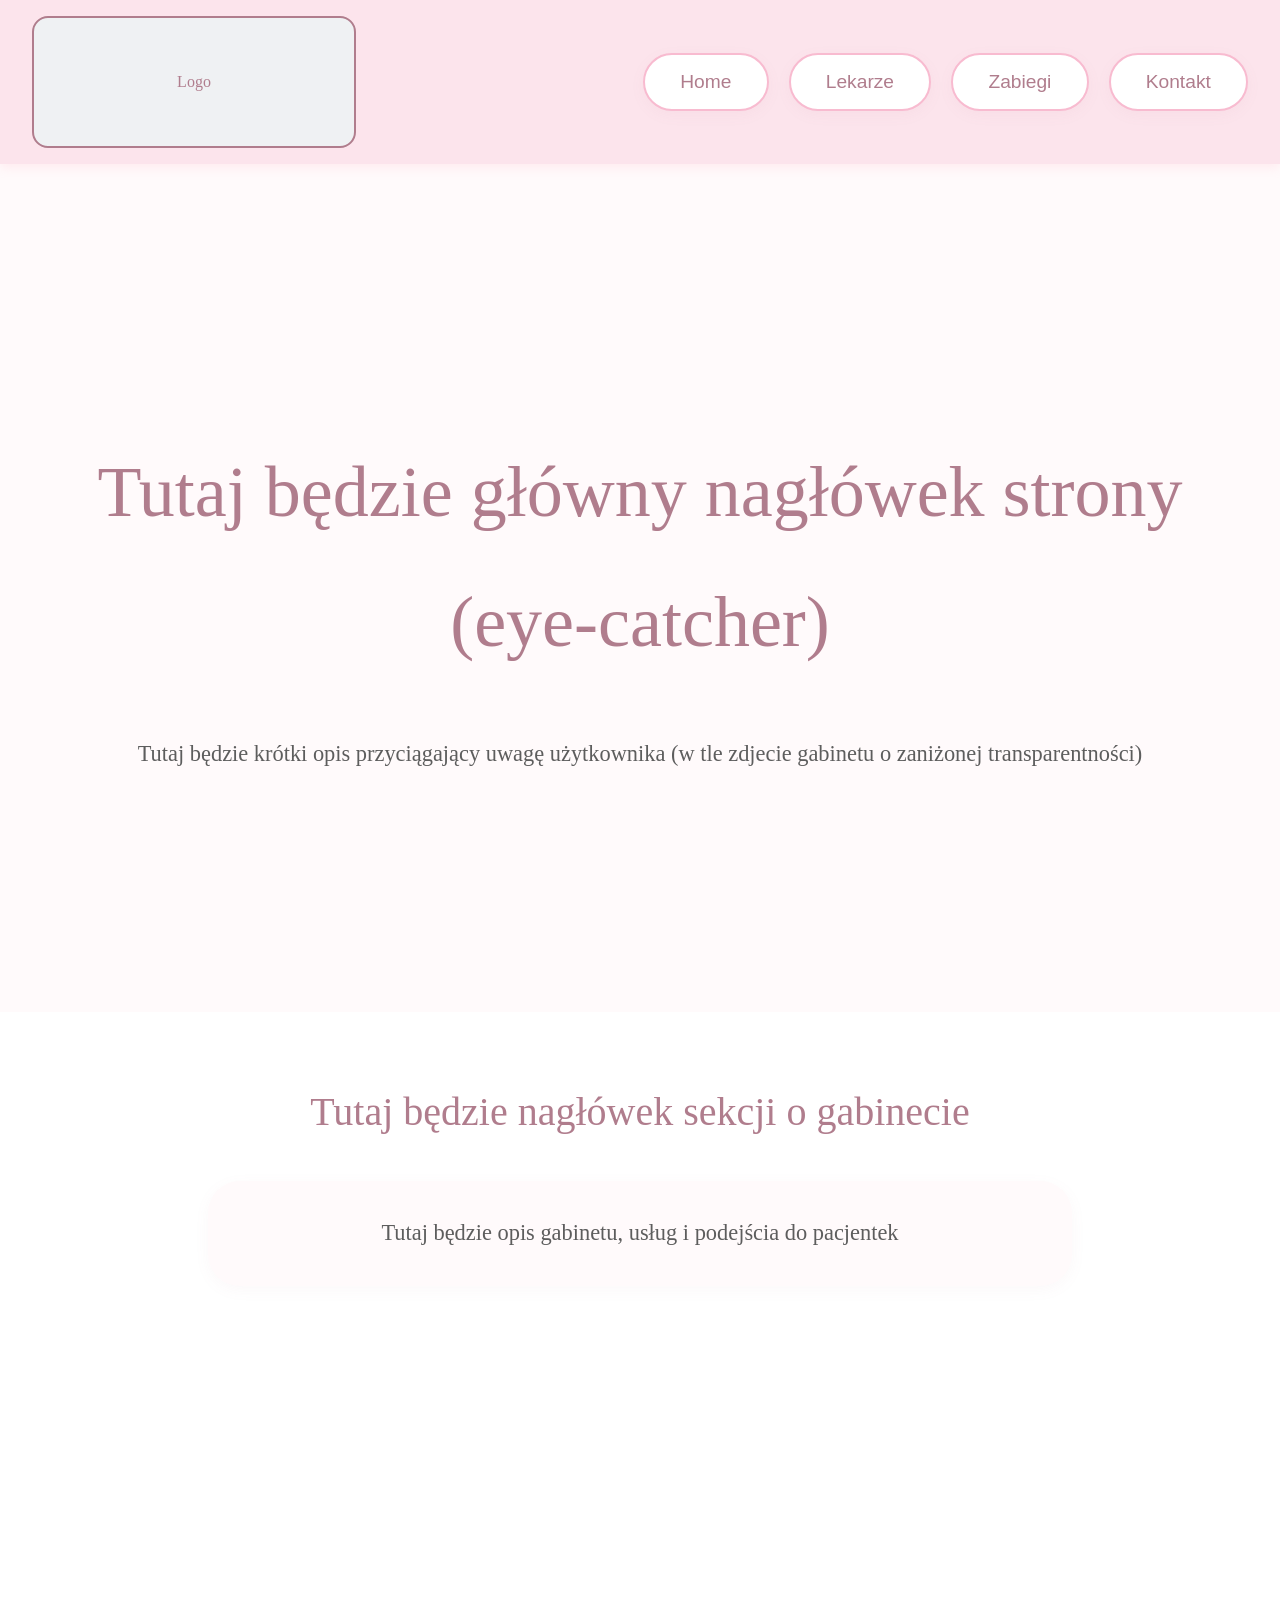
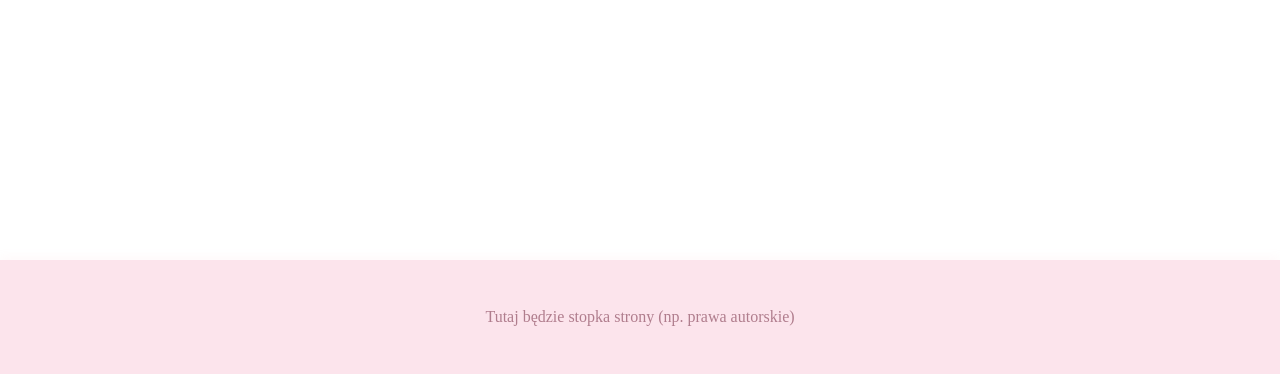
==== index.html @ 7292dcb3 "Initial commit" ====
<!DOCTYPE html>
<html lang="en">
<head>
    <meta charset="UTF-8">
    <meta name="viewport" content="width=device-width, initial-scale=1.0">
    <title>Ginekolog</title>
    <link rel="stylesheet" href="styles.css">
</head>
<body>
    <header>
        <p class="image-placeholder">Logo</p>
        
        <nav>
            <a href="index.html"><button>Home</button></a>
            <a href="lekarze.html"><button>Lekarze</button></a>
            <a href="Zabiegi.html"><button>Zabiegi</button></a>
            <a href="kontakt.html"><button>Kontakt</button></a>
        </nav>
    </header>
    <main>
        <div id="eyecatcher" class="content">
            
            <h1>Tutaj będzie główny nagłówek strony (eye-catcher)</h1>
            <p>Tutaj będzie krótki opis przyciągający uwagę użytkownika (w tle zdjecie gabinetu o zaniżonej transparentności)</p>
            
        </div>
        <div id="about" class="content">
            <h2>Tutaj będzie nagłówek sekcji o gabinecie</h2>
            <p>Tutaj będzie opis gabinetu, usług i podejścia do pacjentek</p>
        </div>
    </main>
    <footer>
        <p>Tutaj będzie stopka strony (np. prawa autorskie)</p>
    </footer>
</body>
</html>
---- styles.css ----
body {
    font-family: 'Georgia', serif;
    margin: 0;
    padding: 0;
    color: #4a4a4a;
    background-color: #fffafb;
}

/* <-------------------- Header styling --------------------> */

header {
    display: flex;
    align-items: center;
    justify-content: space-between;
    padding: 1rem 2rem;
    min-height: 4rem;
    background-color: #fce4ec;
    color: #b07d8d;
    box-shadow: 0 4px 10px rgba(255, 182, 193, 0.2);
    position: sticky;
    top: 0;
    z-index: 1000;
}

.image-placeholder {
    height: 8rem;
    width: 20rem;
    background-color: #EFF1F3;
    border-radius: 1rem;
    border: 2px solid #b07d8d;
    display: flex;
    align-items: center;
    justify-content: center;
    margin: 0;
}

header nav {
    display: inline-block;
    margin-left: 5vw;
}

header button {
    padding: 1rem 2.2rem;
    cursor: pointer;
    margin-left: 1rem;
    font-size: 1.2rem;
    font-weight: 500;
    color: #b07d8d;
    background-color: #FFFFFF;
    border: #f8bbd0 2px solid;
    border-radius: 2rem;
    box-shadow: 0 4px 15px rgba(176, 125, 141, 0.05);
    transition: all 0.4s cubic-bezier(0.165, 0.84, 0.44, 1);
}

header button:hover {
    transform: translateY(-3px);
    background-color: #f8bbd0;
    color: #FFFFFF;
    border: #f8bbd0 2px solid;
    box-shadow: 0 8px 25px rgba(248, 187, 208, 0.4);
}

/* Entry Animation */
@keyframes fadeIn {
    from { opacity: 0; transform: translateY(20px); }
    to { opacity: 1; transform: translateY(0); }
}

main {
    color: #5d5d5d;
    animation: fadeIn 0.8s ease-out;
}

.content {
    text-align: center;
    padding: 4rem 2rem;
    min-height: 80vh;
    font-size: 1.4rem;
    line-height: 1.8;
}

#eyecatcher {
    position: relative;
    display: flex;
    flex-direction: column;
    justify-content: center;
    align-items: center;
    background: linear-gradient(rgba(255, 250, 251, 0.7), rgba(255, 250, 251, 0.7));
}

#eyecatcher::before {
    content: "";
    position: absolute;
    top: 0;
    left: 0;
    width: 100%;
    height: 100%;
    background-image: url('landscape-placeholder.svg');
    background-size: cover;
    background-position: center;
    opacity: 0.15;
    z-index: -1;
}

#eyecatcher h1 {
    font-size: 4.5rem;
    margin-bottom: 1.5rem;
    color: #b07d8d;
    font-weight: normal;
}

#about {
    padding: 4rem 2rem;
    background-color: #ffffff;
}

#about h2 {
    margin-top: 0;
    color: #b07d8d;
    font-size: 2.5rem;
    font-weight: normal;
}

#about p {
    max-width: 800px;
    margin: 0 auto;
    border: none;
    height: auto;
    padding: 2rem;
    background-color: #fffafb;
    border-radius: 2rem;
    box-shadow: 0 4px 15px rgba(176, 125, 141, 0.05);
}

/* <-------------------- footer --------------------> */
footer {
    text-align: center;
    padding: 2rem;
    background-color: #fce4ec;
    color: #b07d8d;
    box-shadow: 0 -2px 10px rgba(255, 182, 193, 0.1);
}

/* <-------------------- media queries --------------------> */
@media (max-width: 768px) {
    header {
        flex-direction: column;
        padding: 1rem;
        height: auto;
    }

    .image-placeholder {
        width: 15rem;
        height: 6rem;
    }

    header nav {
        margin-left: 0;
        margin-top: 1rem;
        display: flex;
        flex-wrap: wrap;
        justify-content: center;
    }

    header button {
        padding: 0.8rem 1.5rem;
        font-size: 1.2rem;
        margin: 0.3rem;
    }

    .content {
        height: auto;
        min-height: 50vh;
        font-size: 1.4rem;
    }

    #eyecatcher h1 {
        font-size: 3rem;
    }

    #about p {
        height: auto;
        min-height: 200px;
    }
}
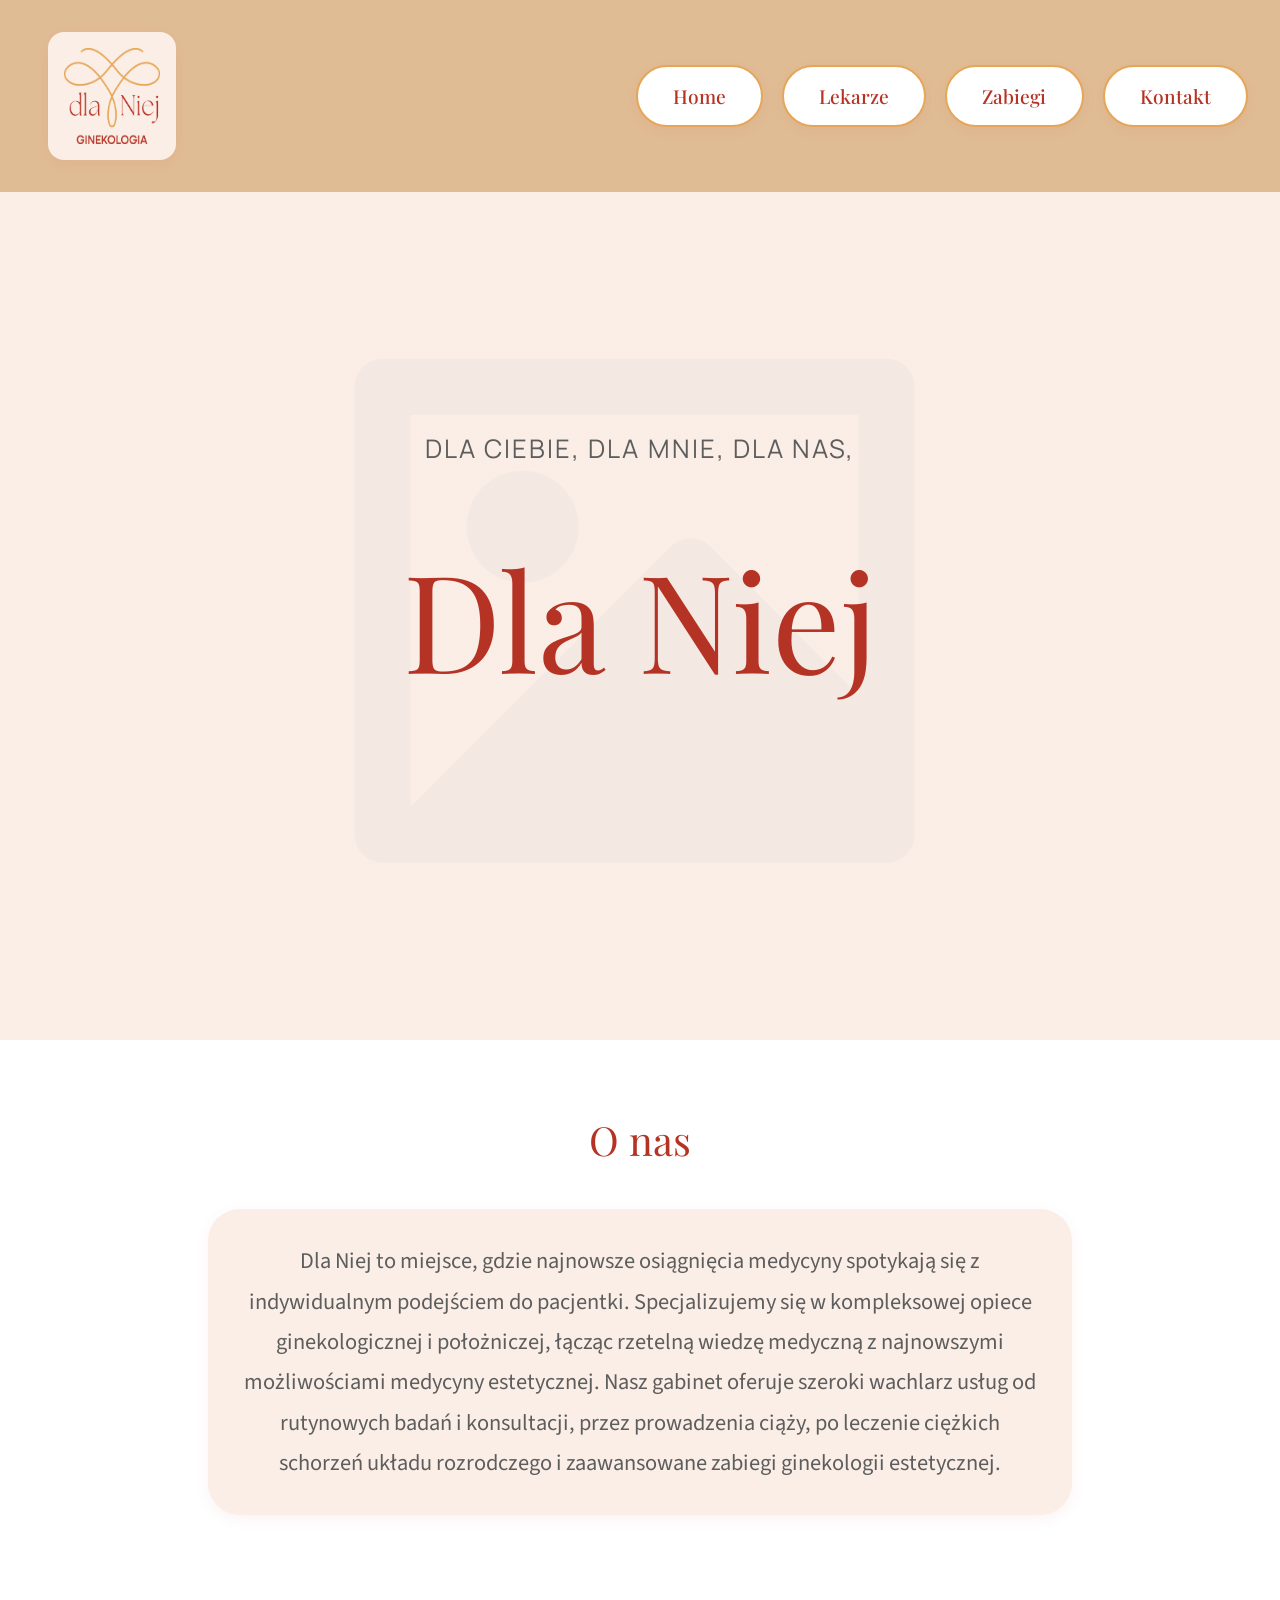
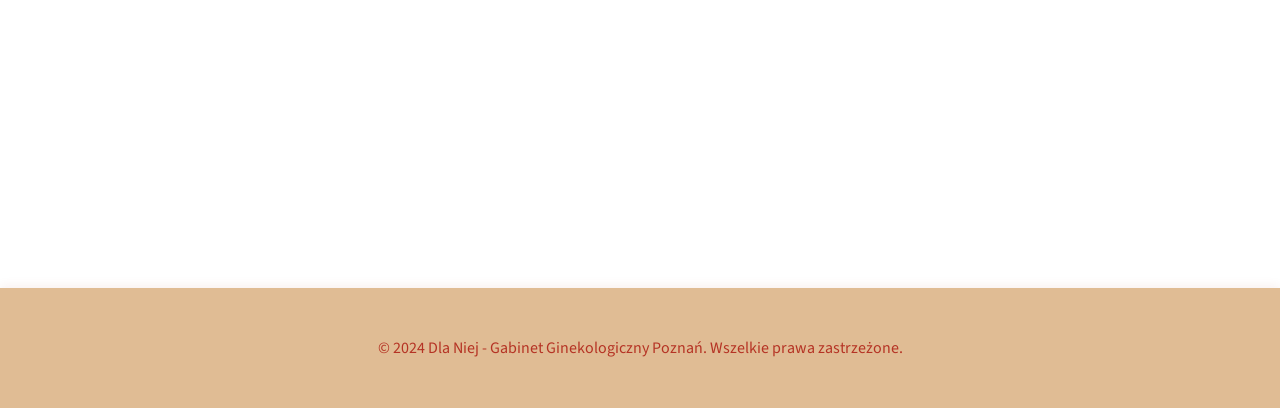
==== commit c3bf5140: "WIP before pull" ====
--- a/index.html
+++ b/index.html
@@ -1,15 +1,17 @@
 <!DOCTYPE html>
 <html lang="en">
+
 <head>
     <meta charset="UTF-8">
     <meta name="viewport" content="width=device-width, initial-scale=1.0">
-    <title>Ginekolog</title>
+    <title>Dla Niej - Specjalistyczny Gabinet Ginekologiczny Poznań</title>
     <link rel="stylesheet" href="styles.css">
 </head>
+
 <body>
     <header>
-        <p class="image-placeholder">Logo</p>
-        
+        <img src="materialy/DlaNiej- nowe kolory.png" alt="Logo" class="logo" width="100" height="100">
+
         <nav>
             <a href="index.html"><button>Home</button></a>
             <a href="lekarze.html"><button>Lekarze</button></a>
@@ -19,18 +21,26 @@
     </header>
     <main>
         <div id="eyecatcher" class="content">
-            
-            <h1>Tutaj będzie główny nagłówek strony (eye-catcher)</h1>
-            <p>Tutaj będzie krótki opis przyciągający uwagę użytkownika (w tle zdjecie gabinetu o zaniżonej transparentności)</p>
-            
+
+
+            <p class="claim">Dla Ciebie, Dla mnie, Dla nas,</p>
+            <h1>Dla Niej</h1>
+
         </div>
         <div id="about" class="content">
-            <h2>Tutaj będzie nagłówek sekcji o gabinecie</h2>
-            <p>Tutaj będzie opis gabinetu, usług i podejścia do pacjentek</p>
+            <h2>O nas</h2>
+            <p>Dla Niej to miejsce, gdzie najnowsze osiągnięcia medycyny spotykają się z
+                indywidualnym podejściem do pacjentki. Specjalizujemy się w kompleksowej
+                opiece ginekologicznej i położniczej, łącząc rzetelną wiedzę medyczną z
+                najnowszymi możliwościami medycyny estetycznej. Nasz gabinet oferuje
+                szeroki wachlarz usług od rutynowych badań i konsultacji, przez prowadzenia
+                ciąży, po leczenie ciężkich schorzeń układu rozrodczego i zaawansowane
+                zabiegi ginekologii estetycznej. </p>
         </div>
     </main>
     <footer>
-        <p>Tutaj będzie stopka strony (np. prawa autorskie)</p>
+        <p>&copy; 2024 Dla Niej - Gabinet Ginekologiczny Poznań. Wszelkie prawa zastrzeżone.</p>
     </footer>
 </body>
+
 </html>
--- a/styles.css
+++ b/styles.css
@@ -1,9 +1,53 @@
+@import url('https://fonts.googleapis.com/css2?family=Manrope:wght@400;500;600;700&family=Playfair+Display:wght@400;500;600;700&family=Source+Sans+3:wght@400;500;600&display=swap');
+
+/* <-------------------- Theme --------------------> */
+:root {
+    --color-main-1: #b53324;
+    /* main colour 1 */
+    --color-main-2: #e5a658;
+    /* main colour 2 */
+    --color-side: #e0bc94;
+    /* side colour */
+    --color-bg: #faeee6;
+    /* background colour */
+
+    --color-surface: #ffffff;
+    --color-text: #4a4a4a;
+    --color-text-muted: #5d5d5d;
+
+    /* Warm neutral used for placeholders/cards where pure white is too stark */
+    --color-neutral-1: #f4e2d6;
+
+    --font-display: 'Playfair Display', Georgia, serif;
+    --font-claims: 'Manrope', Arial, sans-serif;
+    --font-body: 'Source Sans 3', 'Segoe UI', Arial, sans-serif;
+}
+
 body {
-    font-family: 'Georgia', serif;
+    font-family: var(--font-body);
     margin: 0;
     padding: 0;
-    color: #4a4a4a;
-    background-color: #fffafb;
+    color: var(--color-text);
+    background-color: var(--color-bg);
+    line-height: 1.5;
+}
+
+h1,
+h2,
+h3,
+h4,
+h5,
+h6,
+header button {
+    font-family: var(--font-display);
+}
+
+.claim,
+.is-claim {
+    font-family: var(--font-claims);
+    text-transform: uppercase;
+    letter-spacing: 0.08em;
+    font-weight: 600;
 }
 
 /* <-------------------- Header styling --------------------> */
@@ -14,25 +58,34 @@
     justify-content: space-between;
     padding: 1rem 2rem;
     min-height: 4rem;
-    background-color: #fce4ec;
-    color: #b07d8d;
-    box-shadow: 0 4px 10px rgba(255, 182, 193, 0.2);
-    position: sticky;
-    top: 0;
-    z-index: 1000;
+    background-color: var(--color-side);
+    color: var(--color-main-1);
+
+}
+
+header img {
+    width: 6rem;
+    height: 6rem;
+    background-color: var(--color-bg);
+    border-radius: 1rem;
+    padding: 1rem;
+    margin: 1rem;
+    box-shadow: 0 4px 15px rgba(181, 51, 36, 0.06);
+    transition: all 0.4s cubic-bezier(0.165, 0.84, 0.44, 1);
 }
 
 .image-placeholder {
     height: 8rem;
     width: 20rem;
-    background-color: #EFF1F3;
+    background-color: var(--color-neutral-1);
     border-radius: 1rem;
-    border: 2px solid #b07d8d;
+    border: 2px solid var(--color-main-1);
     display: flex;
     align-items: center;
     justify-content: center;
     margin: 0;
 }
+
 
 header nav {
     display: inline-block;
@@ -45,30 +98,37 @@
     margin-left: 1rem;
     font-size: 1.2rem;
     font-weight: 500;
-    color: #b07d8d;
-    background-color: #FFFFFF;
-    border: #f8bbd0 2px solid;
+    color: var(--color-main-1);
+    background-color: var(--color-surface);
+    border: var(--color-main-2) 2px solid;
     border-radius: 2rem;
-    box-shadow: 0 4px 15px rgba(176, 125, 141, 0.05);
+    box-shadow: 0 4px 15px rgba(181, 51, 36, 0.06);
     transition: all 0.4s cubic-bezier(0.165, 0.84, 0.44, 1);
 }
 
 header button:hover {
     transform: translateY(-3px);
-    background-color: #f8bbd0;
-    color: #FFFFFF;
-    border: #f8bbd0 2px solid;
-    box-shadow: 0 8px 25px rgba(248, 187, 208, 0.4);
+    background-color: var(--color-main-2);
+    color: var(--color-main-1);
+    border: var(--color-main-2) 2px solid;
+    box-shadow: 0 8px 25px rgba(229, 166, 88, 0.35);
 }
 
 /* Entry Animation */
 @keyframes fadeIn {
-    from { opacity: 0; transform: translateY(20px); }
-    to { opacity: 1; transform: translateY(0); }
+    from {
+        opacity: 0;
+        transform: translateY(20px);
+    }
+
+    to {
+        opacity: 1;
+        transform: translateY(0);
+    }
 }
 
 main {
-    color: #5d5d5d;
+    color: var(--color-text-muted);
     animation: fadeIn 0.8s ease-out;
 }
 
@@ -86,7 +146,7 @@
     flex-direction: column;
     justify-content: center;
     align-items: center;
-    background: linear-gradient(rgba(255, 250, 251, 0.7), rgba(255, 250, 251, 0.7));
+    background: linear-gradient(rgba(250, 238, 230, 0.75), rgba(250, 238, 230, 0.75));
 }
 
 #eyecatcher::before {
@@ -104,20 +164,27 @@
 }
 
 #eyecatcher h1 {
-    font-size: 4.5rem;
-    margin-bottom: 1.5rem;
-    color: #b07d8d;
+    font-size: 8.5rem;
+    margin-top: 1.5rem;
+    color: var(--color-main-1);
+    font-weight: normal;
+}
+
+#eyecatcher p {
+    font-size: 1.6rem;
+    margin-bottom: 0rem;
+    color: var(--color-texts);
     font-weight: normal;
 }
 
 #about {
     padding: 4rem 2rem;
-    background-color: #ffffff;
+    background-color: var(--color-surface);
 }
 
 #about h2 {
     margin-top: 0;
-    color: #b07d8d;
+    color: var(--color-main-1);
     font-size: 2.5rem;
     font-weight: normal;
 }
@@ -128,18 +195,18 @@
     border: none;
     height: auto;
     padding: 2rem;
-    background-color: #fffafb;
+    background-color: var(--color-bg);
     border-radius: 2rem;
-    box-shadow: 0 4px 15px rgba(176, 125, 141, 0.05);
+    box-shadow: 0 4px 15px rgba(181, 51, 36, 0.06);
 }
 
 /* <-------------------- footer --------------------> */
 footer {
     text-align: center;
     padding: 2rem;
-    background-color: #fce4ec;
-    color: #b07d8d;
-    box-shadow: 0 -2px 10px rgba(255, 182, 193, 0.1);
+    background-color: var(--color-side);
+    color: var(--color-main-1);
+    box-shadow: 0 -2px 10px rgba(181, 51, 36, 0.08);
 }
 
 /* <-------------------- media queries --------------------> */
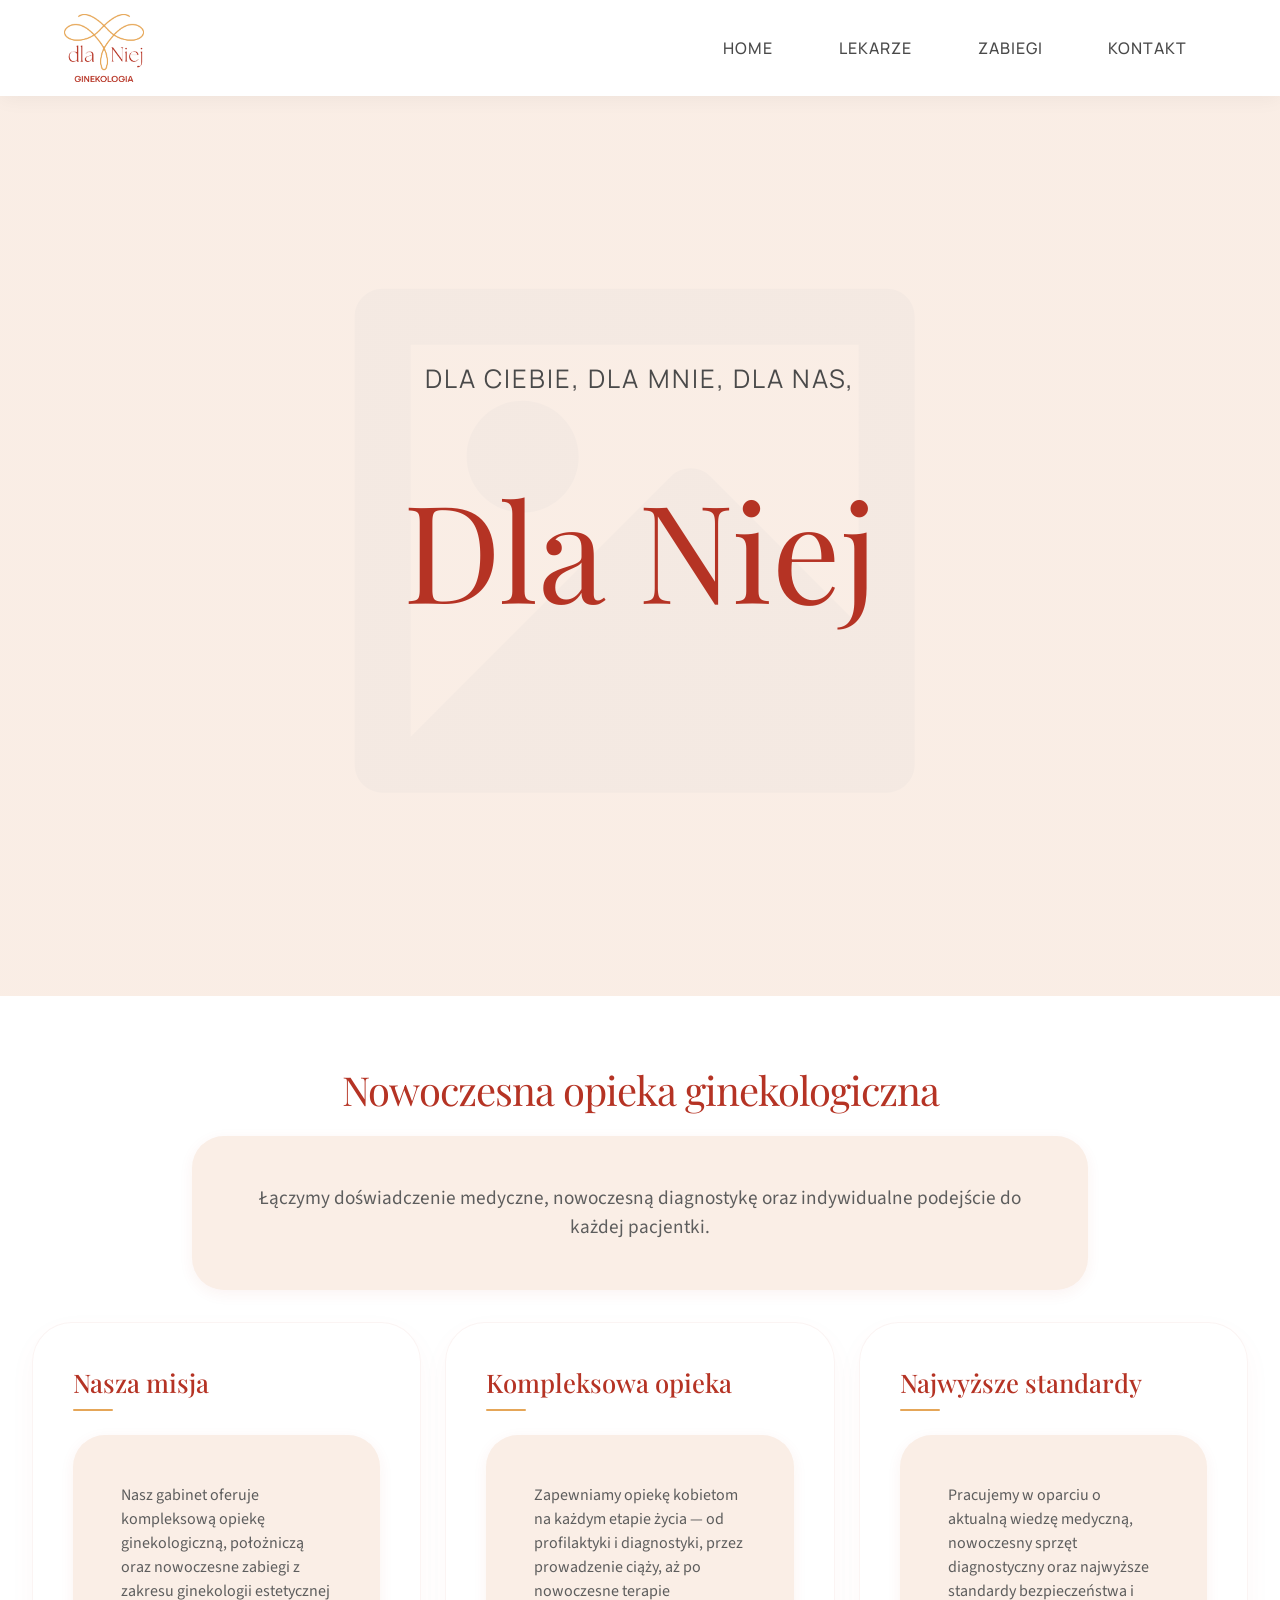
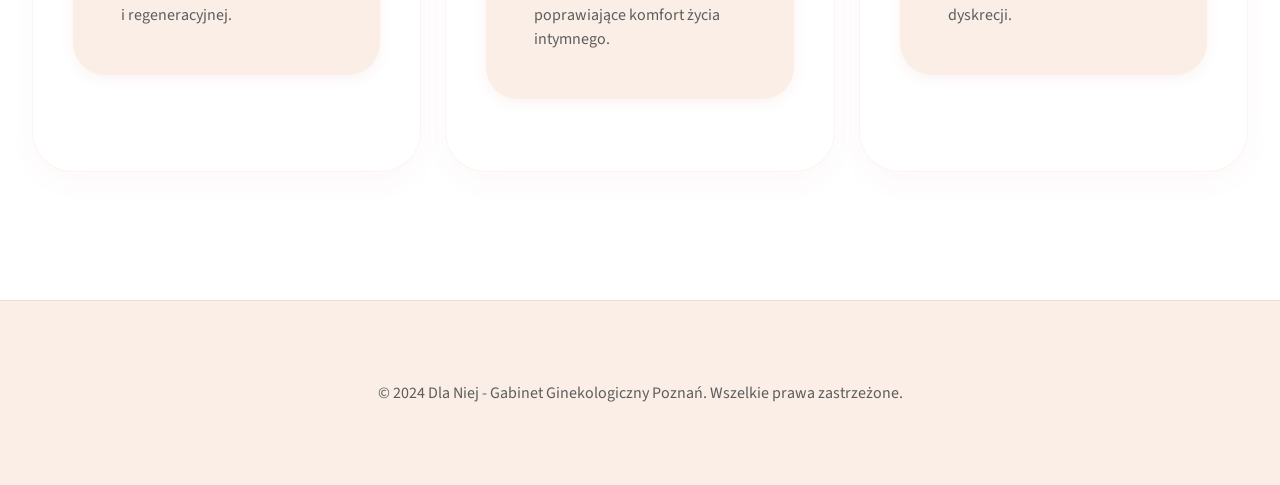
==== commit 0f9d1874: "retry of the commit" ====
--- a/index.html
+++ b/index.html
@@ -4,7 +4,9 @@
 <head>
     <meta charset="UTF-8">
     <meta name="viewport" content="width=device-width, initial-scale=1.0">
-    <title>Dla Niej - Specjalistyczny Gabinet Ginekologiczny Poznań</title>
+    <title>Ginekolog Poznań | Ginekologia estetyczna | Laseroterapia ginekologiczna - Dla Niej</title>
+    <meta name="description"
+        content="Gabinet ginekologiczno-położniczy w Poznaniu oferuje kompleksową diagnostykę i leczenie schorzeń kobiecych, prowadzenie ciąży oraz nowoczesne zabiegi ginekologii estetycznej i regeneracyjnej.">
     <link rel="stylesheet" href="styles.css">
 </head>
 
@@ -12,13 +14,20 @@
     <header>
         <img src="materialy/DlaNiej- nowe kolory.png" alt="Logo" class="logo" width="100" height="100">
 
-        <nav>
+        <button class="menu-toggle" id="mobile-menu" aria-label="Otwórz menu">
+            <span></span>
+            <span></span>
+            <span></span>
+        </button>
+
+        <nav id="nav-menu">
             <a href="index.html"><button>Home</button></a>
             <a href="lekarze.html"><button>Lekarze</button></a>
             <a href="Zabiegi.html"><button>Zabiegi</button></a>
             <a href="kontakt.html"><button>Kontakt</button></a>
         </nav>
     </header>
+    <script src="script.js"></script>
     <main>
         <div id="eyecatcher" class="content">
 
@@ -27,15 +36,24 @@
             <h1>Dla Niej</h1>
 
         </div>
-        <div id="about" class="content">
-            <h2>O nas</h2>
-            <p>Dla Niej to miejsce, gdzie najnowsze osiągnięcia medycyny spotykają się z
-                indywidualnym podejściem do pacjentki. Specjalizujemy się w kompleksowej
-                opiece ginekologicznej i położniczej, łącząc rzetelną wiedzę medyczną z
-                najnowszymi możliwościami medycyny estetycznej. Nasz gabinet oferuje
-                szeroki wachlarz usług od rutynowych badań i konsultacji, przez prowadzenia
-                ciąży, po leczenie ciężkich schorzeń układu rozrodczego i zaawansowane
-                zabiegi ginekologii estetycznej. </p>
+        <div id="about" class="page-container">
+            <h2 class="section-title">Nowoczesna opieka ginekologiczna</h2>
+            <p class="section-subtitle">Łączymy doświadczenie medyczne, nowoczesną diagnostykę oraz indywidualne podejście do każdej pacjentki.</p>
+
+            <div class="column-grid">
+                <div class="info-card">
+                    <h3>Nasza misja</h3>
+                    <p>Nasz gabinet oferuje kompleksową opiekę ginekologiczną, położniczą oraz nowoczesne zabiegi z zakresu ginekologii estetycznej i regeneracyjnej.</p>
+                </div>
+                <div class="info-card">
+                    <h3>Kompleksowa opieka</h3>
+                    <p>Zapewniamy opiekę kobietom na każdym etapie życia — od profilaktyki i diagnostyki, przez prowadzenie ciąży, aż po nowoczesne terapie poprawiające komfort życia intymnego.</p>
+                </div>
+                <div class="info-card">
+                    <h3>Najwyższe standardy</h3>
+                    <p>Pracujemy w oparciu o aktualną wiedzę medyczną, nowoczesny sprzęt diagnostyczny oraz najwyższe standardy bezpieczeństwa i dyskrecji.</p>
+                </div>
+            </div>
         </div>
     </main>
     <footer>
--- a/styles.css
+++ b/styles.css
@@ -56,65 +56,80 @@
     display: flex;
     align-items: center;
     justify-content: space-between;
-    padding: 1rem 2rem;
-    min-height: 4rem;
-    background-color: var(--color-side);
-    color: var(--color-main-1);
-
+    padding: 0.5rem 5%;
+    background-color: var(--color-surface);
+    color: var(--color-main-1);
+    box-shadow: 0 2px 20px rgba(0, 0, 0, 0.05);
+    position: sticky;
+    top: 0;
+    z-index: 1000;
+    transition: all 0.3s ease;
 }
 
 header img {
-    width: 6rem;
-    height: 6rem;
-    background-color: var(--color-bg);
-    border-radius: 1rem;
-    padding: 1rem;
-    margin: 1rem;
-    box-shadow: 0 4px 15px rgba(181, 51, 36, 0.06);
+    width: 5rem;
+    height: 5rem;
+    object-fit: contain;
     transition: all 0.4s cubic-bezier(0.165, 0.84, 0.44, 1);
 }
 
-.image-placeholder {
-    height: 8rem;
-    width: 20rem;
-    background-color: var(--color-neutral-1);
-    border-radius: 1rem;
-    border: 2px solid var(--color-main-1);
+header nav {
     display: flex;
-    align-items: center;
-    justify-content: center;
-    margin: 0;
-}
-
-
-header nav {
-    display: inline-block;
-    margin-left: 5vw;
+    gap: 0.5rem;
 }
 
 header button {
-    padding: 1rem 2.2rem;
+    padding: 0.7rem 1.8rem;
     cursor: pointer;
-    margin-left: 1rem;
-    font-size: 1.2rem;
+    font-size: 1rem;
     font-weight: 500;
-    color: var(--color-main-1);
-    background-color: var(--color-surface);
-    border: var(--color-main-2) 2px solid;
+    color: var(--color-text);
+    background-color: transparent;
+    border: none;
     border-radius: 2rem;
-    box-shadow: 0 4px 15px rgba(181, 51, 36, 0.06);
-    transition: all 0.4s cubic-bezier(0.165, 0.84, 0.44, 1);
+    transition: all 0.3s ease;
+    font-family: var(--font-claims);
+    text-transform: uppercase;
+    letter-spacing: 1px;
 }
 
 header button:hover {
-    transform: translateY(-3px);
-    background-color: var(--color-main-2);
-    color: var(--color-main-1);
-    border: var(--color-main-2) 2px solid;
-    box-shadow: 0 8px 25px rgba(229, 166, 88, 0.35);
-}
-
-/* Entry Animation */
+    color: var(--color-main-1);
+    background-color: rgba(181, 51, 36, 0.05);
+}
+
+header a.active button {
+    color: var(--color-main-1);
+    background-color: rgba(181, 51, 36, 0.08);
+    font-weight: 600;
+}
+
+/* Mobile Menu Toggle */
+.menu-toggle {
+    display: none;
+    flex-direction: column;
+    justify-content: space-around;
+    width: 2rem;
+    height: 1.5rem;
+    background: transparent;
+    border: none;
+    cursor: pointer;
+    padding: 0;
+    z-index: 1001;
+}
+
+.menu-toggle span {
+    width: 2rem;
+    height: 2px;
+    background: var(--color-main-1);
+    border-radius: 10px;
+    transition: all 0.3s linear;
+    position: relative;
+    transform-origin: 1px;
+}
+
+
+/* Entry Animations */
 @keyframes fadeIn {
     from {
         opacity: 0;
@@ -127,6 +142,27 @@
     }
 }
 
+@keyframes slideUp {
+    from {
+        opacity: 0;
+        transform: translateY(30px);
+    }
+    to {
+        opacity: 1;
+        transform: translateY(0);
+    }
+}
+
+.info-card {
+    animation: slideUp 0.8s cubic-bezier(0.2, 0.8, 0.2, 1) both;
+}
+
+.info-card:nth-child(1) { animation-delay: 0.1s; }
+.info-card:nth-child(2) { animation-delay: 0.2s; }
+.info-card:nth-child(3) { animation-delay: 0.3s; }
+.info-card:nth-child(4) { animation-delay: 0.4s; }
+.info-card:nth-child(5) { animation-delay: 0.5s; }
+
 main {
     color: var(--color-text-muted);
     animation: fadeIn 0.8s ease-out;
@@ -134,9 +170,9 @@
 
 .content {
     text-align: center;
-    padding: 4rem 2rem;
+    padding: clamp(2rem, 10vh, 6rem) 2rem;
     min-height: 80vh;
-    font-size: 1.4rem;
+    font-size: clamp(1.1rem, 2vw, 1.4rem);
     line-height: 1.8;
 }
 
@@ -164,16 +200,16 @@
 }
 
 #eyecatcher h1 {
-    font-size: 8.5rem;
+    font-size: clamp(3rem, 12vw, 8.5rem);
     margin-top: 1.5rem;
     color: var(--color-main-1);
     font-weight: normal;
 }
 
 #eyecatcher p {
-    font-size: 1.6rem;
+    font-size: clamp(1.1rem, 3vw, 1.6rem);
     margin-bottom: 0rem;
-    color: var(--color-texts);
+    color: var(--color-text);
     font-weight: normal;
 }
 
@@ -191,10 +227,10 @@
 
 #about p {
     max-width: 800px;
-    margin: 0 auto;
+    margin: 0 auto 2rem auto;
     border: none;
     height: auto;
-    padding: 2rem;
+    padding: clamp(1.5rem, 5vw, 3rem);
     background-color: var(--color-bg);
     border-radius: 2rem;
     box-shadow: 0 4px 15px rgba(181, 51, 36, 0.06);
@@ -203,51 +239,242 @@
 /* <-------------------- footer --------------------> */
 footer {
     text-align: center;
-    padding: 2rem;
-    background-color: var(--color-side);
-    color: var(--color-main-1);
-    box-shadow: 0 -2px 10px rgba(181, 51, 36, 0.08);
+    padding: 4rem 2rem;
+    background-color: var(--color-bg);
+    color: var(--color-text-muted);
+    border-top: 1px solid rgba(181, 51, 36, 0.1);
+    font-size: 1rem;
+}
+
+/* <-------------------- Common Layout Components --------------------> */
+
+.page-container {
+    max-width: 1400px;
+    margin: 0 auto;
+    padding: 0 2rem 6rem 2rem;
+}
+
+.section-title {
+    text-align: center;
+    margin-top: clamp(2rem, 8vw, 5rem);
+    margin-bottom: 1rem;
+    color: var(--color-main-1);
+    font-size: clamp(2.2rem, 6vw, 4rem);
+    font-weight: 400;
+    letter-spacing: -1px;
+}
+
+.section-subtitle {
+    text-align: center;
+    color: var(--color-text-muted);
+    font-size: clamp(1rem, 2vw, 1.2rem);
+    max-width: 700px;
+    margin: 0 auto clamp(2rem, 6vw, 4rem) auto;
+    font-family: var(--font-body);
+}
+
+.column-grid {
+    display: grid;
+    grid-template-columns: repeat(auto-fit, minmax(300px, 1fr));
+    gap: 1.5rem;
+    margin-bottom: 4rem;
+}
+
+/* For explicit 4-column layout like Zabiegi */
+.grid-4 {
+    grid-template-columns: repeat(4, 1fr);
+}
+
+.info-card {
+    background: var(--color-surface);
+    padding: 2.5rem;
+    border-radius: 2.5rem;
+    box-shadow: 0 10px 30px rgba(181, 51, 36, 0.03);
+    border: 1px solid rgba(181, 51, 36, 0.05);
+    transition: all 0.5s cubic-bezier(0.2, 0.8, 0.2, 1);
+    display: flex;
+    flex-direction: column;
+    position: relative;
+    overflow: hidden;
+    height: 100%;
+    box-sizing: border-box;
+}
+
+.info-card::after {
+    content: '';
+    position: absolute;
+    bottom: 0;
+    left: 0;
+    width: 100%;
+    height: 4px;
+    background: linear-gradient(90deg, var(--color-main-1), var(--color-main-2));
+    transform: scaleX(0);
+    transform-origin: right;
+    transition: transform 0.6s cubic-bezier(0.2, 0.8, 0.2, 1);
+}
+
+.info-card:hover {
+    transform: translateY(-10px);
+    box-shadow: 0 30px 60px rgba(181, 51, 36, 0.08);
+    border-color: rgba(181, 51, 36, 0.1);
+}
+
+.info-card:hover::after {
+    transform: scaleX(1);
+    transform-origin: left;
+}
+
+.info-card h2, .info-card h3 {
+    color: var(--color-main-1);
+    font-size: 1.6rem;
+    margin-top: 0;
+    margin-bottom: 1.5rem;
+    font-weight: 500;
+    position: relative;
+    display: inline-block;
+}
+
+.info-card h2::after, .info-card h3::after {
+    content: '';
+    display: block;
+    width: 40px;
+    height: 2px;
+    background: var(--color-main-2);
+    margin-top: 0.5rem;
+    border-radius: 2px;
+}
+
+.card-list {
+    list-style: none;
+    padding: 0;
+    margin: 0;
+}
+
+.card-list li {
+    padding: 0.8rem 0;
+    padding-left: 1.8rem;
+    position: relative;
+    color: var(--color-text);
+    font-size: 1.05rem;
+    border-bottom: 1px solid rgba(0, 0, 0, 0.03);
+    transition: all 0.3s ease;
+}
+
+.card-list li:last-child {
+    border-bottom: none;
+}
+
+.card-list li::before {
+    content: '→';
+    position: absolute;
+    left: 0;
+    color: var(--color-main-2);
+    font-weight: bold;
+    transition: transform 0.3s ease;
+}
+
+.card-list li:hover {
+    padding-left: 2.2rem;
+    color: var(--color-main-1);
+}
+
+.card-list li:hover::before {
+    transform: translateX(3px);
+}
+
+/* Featured Card (Wide) */
+.featured-card {
+    grid-column: 1 / -1;
+    background: linear-gradient(135deg, #ffffff 0%, #fffcf9 100%);
+    border: 2px solid rgba(229, 166, 88, 0.2);
+    display: grid;
+    grid-template-columns: 1fr 1fr;
+    gap: 4rem;
+    padding: 4rem;
+}
+
+@media (max-width: 968px) {
+    header {
+        padding: 0.5rem 5%;
+    }
+
+    .menu-toggle {
+        display: flex;
+    }
+
+    header nav {
+        position: fixed;
+        right: 0;
+        top: 0;
+        height: 100vh;
+        width: 100%;
+        background-color: var(--color-surface);
+        flex-direction: column;
+        align-items: center;
+        justify-content: center;
+        transform: translateX(100%);
+        transition: transform 0.4s cubic-bezier(0.165, 0.84, 0.44, 1);
+        z-index: 1000;
+        gap: 2rem;
+    }
+
+    header nav.active {
+        transform: translateX(0);
+    }
+
+    header nav a {
+        width: 80%;
+        text-align: center;
+    }
+
+    header nav a button {
+        width: 100%;
+        font-size: 1.5rem;
+        padding: 1.5rem;
+    }
+
+    .menu-toggle.open span:nth-child(1) {
+        transform: translateY(11px) rotate(45deg);
+    }
+
+    .menu-toggle.open span:nth-child(2) {
+        opacity: 0;
+    }
+
+    .menu-toggle.open span:nth-child(3) {
+        transform: translateY(-11px) rotate(-45deg);
+    }
+
+    .featured-card {
+        grid-template-columns: 1fr;
+        padding: clamp(1.5rem, 5vw, 3rem);
+        gap: 2rem;
+    }
+
+    .grid-4 {
+        grid-template-columns: repeat(2, 1fr);
+    }
 }
 
 /* <-------------------- media queries --------------------> */
-@media (max-width: 768px) {
+@media (max-width: 640px) {
     header {
-        flex-direction: column;
-        padding: 1rem;
-        height: auto;
-    }
-
-    .image-placeholder {
-        width: 15rem;
-        height: 6rem;
-    }
-
-    header nav {
-        margin-left: 0;
-        margin-top: 1rem;
-        display: flex;
-        flex-wrap: wrap;
-        justify-content: center;
-    }
-
-    header button {
-        padding: 0.8rem 1.5rem;
-        font-size: 1.2rem;
-        margin: 0.3rem;
-    }
-
-    .content {
-        height: auto;
-        min-height: 50vh;
-        font-size: 1.4rem;
-    }
-
-    #eyecatcher h1 {
-        font-size: 3rem;
-    }
-
-    #about p {
-        height: auto;
-        min-height: 200px;
+        padding: 0.5rem 5%;
+    }
+
+    .grid-4, .column-grid {
+        grid-template-columns: 1fr !important;
+    }
+
+    .page-container {
+        padding: 0 1.5rem 4rem 1.5rem;
+    }
+
+    .info-card {
+        padding: 1.8rem;
+    }
+
+    footer {
+        padding: 3rem 1.5rem;
     }
 }
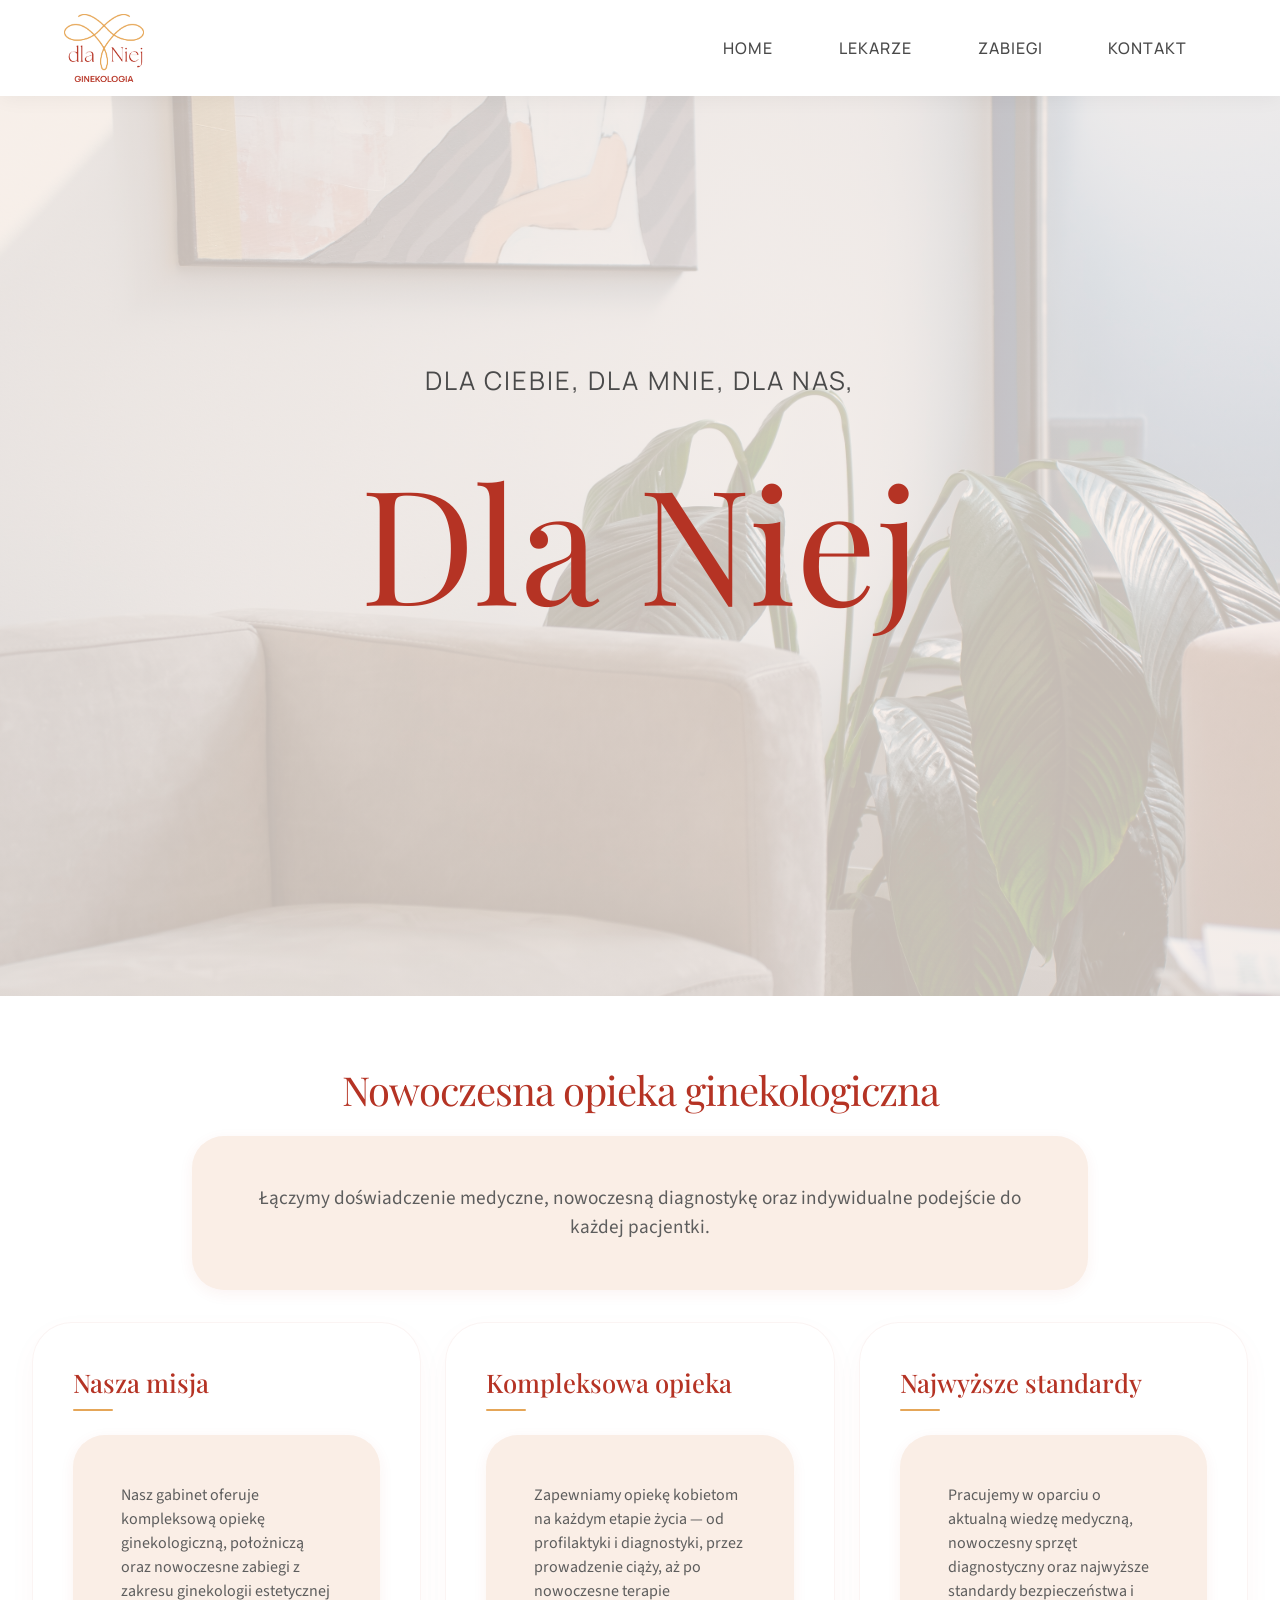
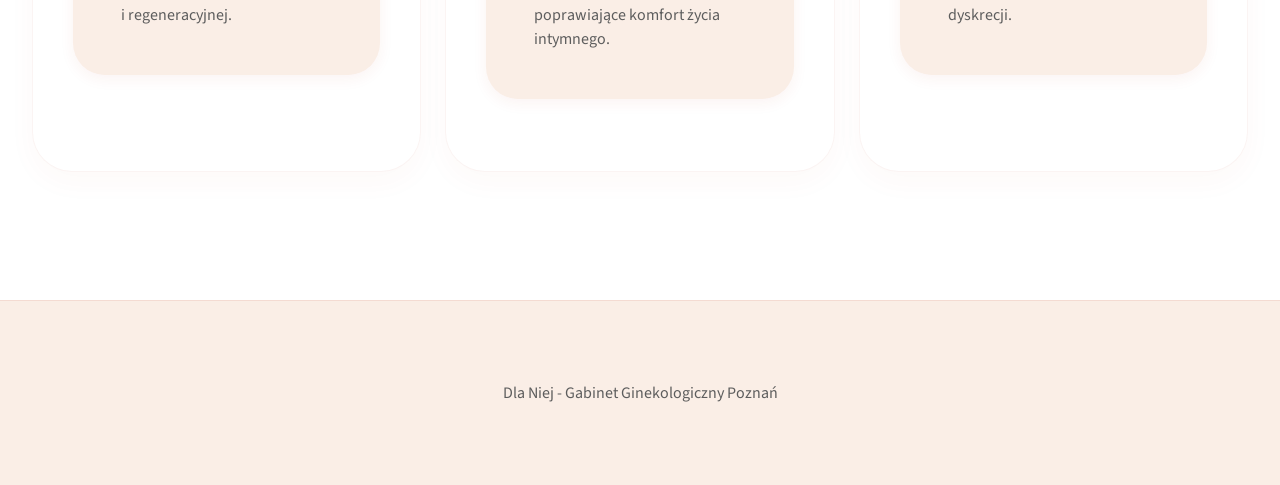
==== commit 4811253f: "overwork mails and contact" ====
--- a/index.html
+++ b/index.html
@@ -57,7 +57,7 @@
         </div>
     </main>
     <footer>
-        <p>&copy; 2024 Dla Niej - Gabinet Ginekologiczny Poznań. Wszelkie prawa zastrzeżone.</p>
+        <p>Dla Niej - Gabinet Ginekologiczny Poznań</p>
     </footer>
 </body>
 
--- a/styles.css
+++ b/styles.css
@@ -147,6 +147,7 @@
         opacity: 0;
         transform: translateY(30px);
     }
+
     to {
         opacity: 1;
         transform: translateY(0);
@@ -157,11 +158,25 @@
     animation: slideUp 0.8s cubic-bezier(0.2, 0.8, 0.2, 1) both;
 }
 
-.info-card:nth-child(1) { animation-delay: 0.1s; }
-.info-card:nth-child(2) { animation-delay: 0.2s; }
-.info-card:nth-child(3) { animation-delay: 0.3s; }
-.info-card:nth-child(4) { animation-delay: 0.4s; }
-.info-card:nth-child(5) { animation-delay: 0.5s; }
+.info-card:nth-child(1) {
+    animation-delay: 0.1s;
+}
+
+.info-card:nth-child(2) {
+    animation-delay: 0.2s;
+}
+
+.info-card:nth-child(3) {
+    animation-delay: 0.3s;
+}
+
+.info-card:nth-child(4) {
+    animation-delay: 0.4s;
+}
+
+.info-card:nth-child(5) {
+    animation-delay: 0.5s;
+}
 
 main {
     color: var(--color-text-muted);
@@ -192,18 +207,19 @@
     left: 0;
     width: 100%;
     height: 100%;
-    background-image: url('landscape-placeholder.svg');
+    background-image: url('materialy/gabinet/foto.dla.niej-9.jpg');
     background-size: cover;
     background-position: center;
-    opacity: 0.15;
+    opacity: 0.85;
     z-index: -1;
 }
 
 #eyecatcher h1 {
-    font-size: clamp(3rem, 12vw, 8.5rem);
+    font-size: clamp(5rem, 25vw, 10rem);
     margin-top: 1.5rem;
     color: var(--color-main-1);
     font-weight: normal;
+    line-height: 1.4;
 }
 
 #eyecatcher p {
@@ -324,7 +340,8 @@
     transform-origin: left;
 }
 
-.info-card h2, .info-card h3 {
+.info-card h2,
+.info-card h3 {
     color: var(--color-main-1);
     font-size: 1.6rem;
     margin-top: 0;
@@ -334,7 +351,8 @@
     display: inline-block;
 }
 
-.info-card h2::after, .info-card h3::after {
+.info-card h2::after,
+.info-card h3::after {
     content: '';
     display: block;
     width: 40px;
@@ -462,7 +480,8 @@
         padding: 0.5rem 5%;
     }
 
-    .grid-4, .column-grid {
+    .grid-4,
+    .column-grid {
         grid-template-columns: 1fr !important;
     }
 
